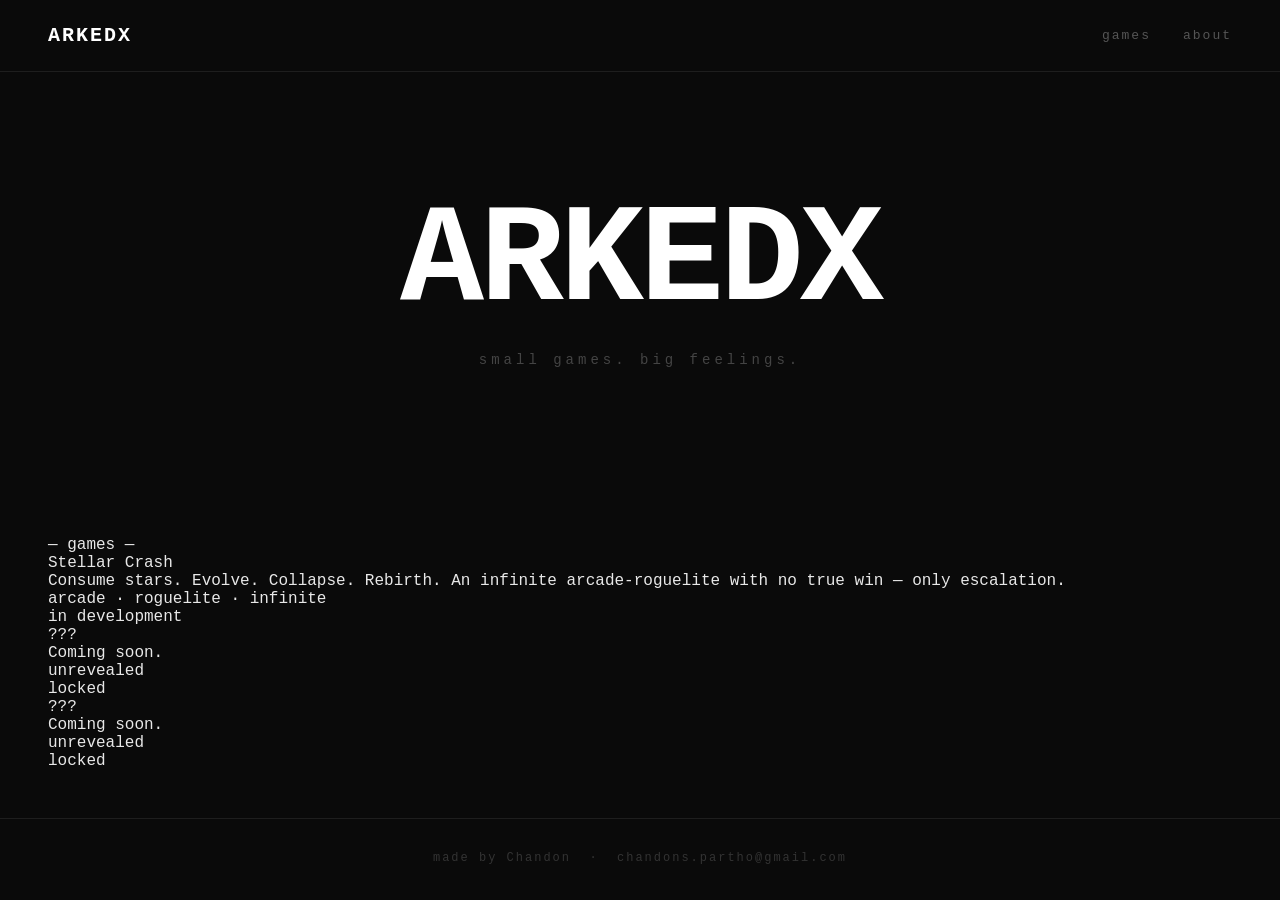
==== index.html @ 812f9c32 "Update index.html" ====
<!DOCTYPE html>
<html lang="en">
<head>
  <meta charset="UTF-8">
  <meta name="viewport" content="width=device-width, initial-scale=1.0">
  <title>ARKEDX</title>
  <link rel="stylesheet" href="style.css">
</head>
<body>

  <header>
    <div class="logo">ARKEDX</div>
    <nav>
      <a href="#games">games</a>
      <a href="#about">about</a>
    </nav>
  </header>

  <main>
    <section id="hero">
      <h1>ARKEDX</h1>
      <p>small games. big feelings.</p>
    </section>

   <section id="games">
  <div class="games-label">— games —</div>
  <div class="games-grid">

    <div class="game-card">
      <div class="game-title">Stellar Crash</div>
      <div class="game-desc">Consume stars. Evolve. Collapse. Rebirth. An infinite arcade-roguelite with no true win — only escalation.</div>
      <div class="game-tag">arcade · roguelite · infinite</div>
      <div class="game-status">in development</div>
    </div>

    <div class="game-card locked">
      <div class="game-title">???</div>
      <div class="game-desc">Coming soon.</div>
      <div class="game-tag">unrevealed</div>
      <div class="game-status">locked</div>
    </div>

    <div class="game-card locked">
      <div class="game-title">???</div>
      <div class="game-desc">Coming soon.</div>
      <div class="game-tag">unrevealed</div>
      <div class="game-status">locked</div>
    </div>

  </div>
</section>
  </main>

  <footer>
    <p>made by Chandon &nbsp;·&nbsp; chandons.partho@gmail.com</p>
  </footer>

</body>
</html>
---- style.css ----
* {
  margin: 0;
  padding: 0;
  box-sizing: border-box;
}

body {
  background: #0a0a0a;
  color: #e8e8e8;
  font-family: 'Courier New', monospace;
  min-height: 100vh;
  display: flex;
  flex-direction: column;
}

/* ── HEADER ── */
header {
  display: flex;
  justify-content: space-between;
  align-items: center;
  padding: 24px 48px;
  border-bottom: 1px solid #1e1e1e;
}

.logo {
  font-size: 20px;
  font-weight: bold;
  letter-spacing: 2px;
  color: #ffffff;
}

nav {
  display: flex;
  gap: 32px;
}

nav a {
  color: #555;
  text-decoration: none;
  font-size: 13px;
  letter-spacing: 2px;
  transition: color 0.2s;
}

nav a:hover {
  color: #ffffff;
}

/* ── HERO ── */
#hero {
  display: flex;
  flex-direction: column;
  align-items: center;
  justify-content: center;
  padding: 120px 48px;
  text-align: center;
}

#hero h1 {
  font-size: clamp(64px, 12vw, 140px);
  font-weight: bold;
  letter-spacing: -4px;
  color: #ffffff;
  line-height: 1;
  margin-bottom: 20px;
}

#hero p {
  font-size: 14px;
  color: #444;
  letter-spacing: 4px;
  text-transform: lowercase;
}

/* ── GAMES ── */
#games {
  padding: 48px;
  flex: 1;
}

/* ── FOOTER ── */
footer {
  padding: 32px 48px;
  border-top: 1px solid #1e1e1e;
  text-align: center;
  font-size: 12px;
  color: #333;
  letter-spacing: 2px;
}
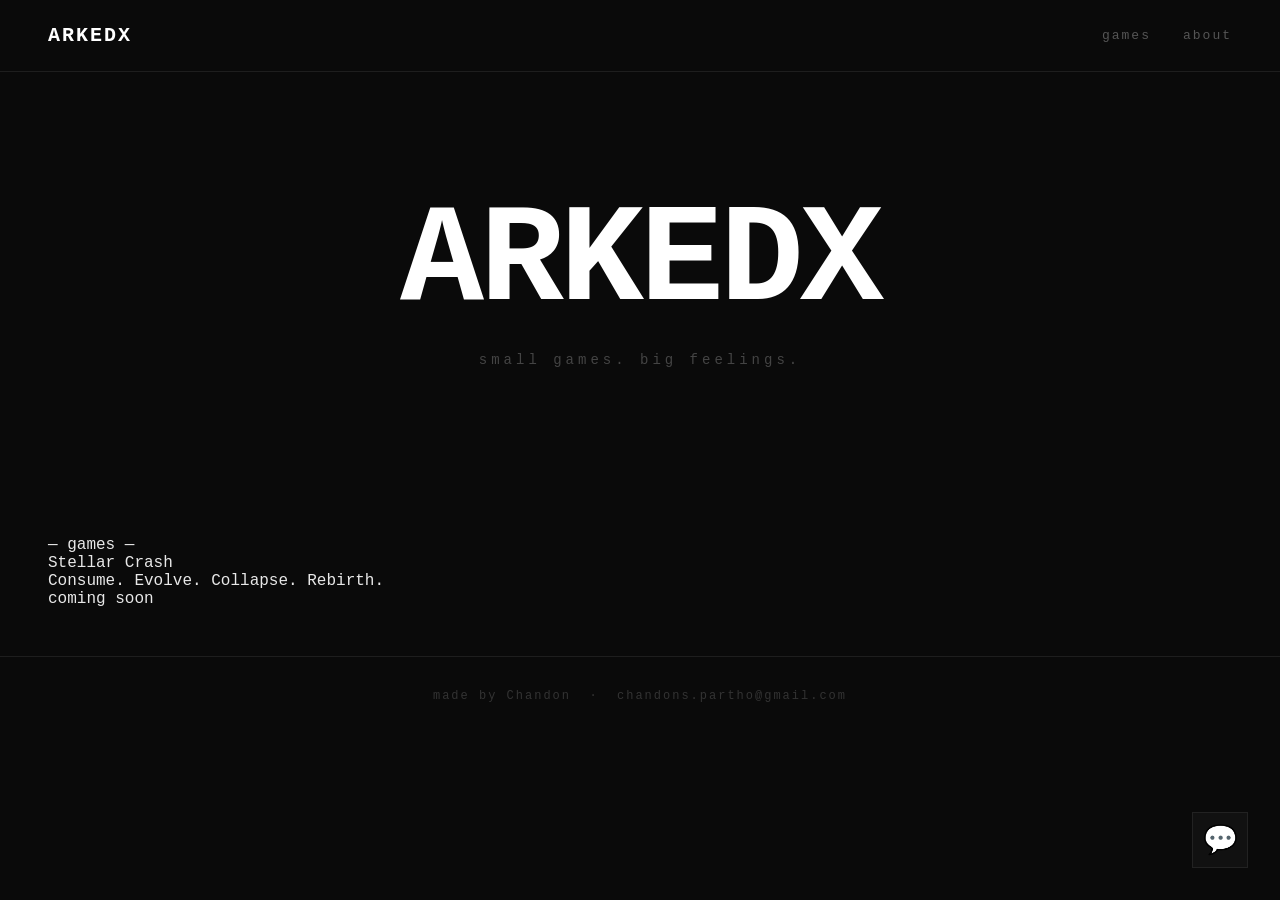
==== commit cc6f33b3: "Update index.html" ====
--- a/index.html
+++ b/index.html
@@ -28,24 +28,9 @@
 
     <div class="game-card">
       <div class="game-title">Stellar Crash</div>
-      <div class="game-desc">Consume stars. Evolve. Collapse. Rebirth. An infinite arcade-roguelite with no true win — only escalation.</div>
-      <div class="game-tag">arcade · roguelite · infinite</div>
-      <div class="game-status">in development</div>
-    </div>
-
-    <div class="game-card locked">
-      <div class="game-title">???</div>
-      <div class="game-desc">Coming soon.</div>
-      <div class="game-tag">unrevealed</div>
-      <div class="game-status">locked</div>
-    </div>
-
-    <div class="game-card locked">
-      <div class="game-title">???</div>
-      <div class="game-desc">Coming soon.</div>
-      <div class="game-tag">unrevealed</div>
-      <div class="game-status">locked</div>
-    </div>
+      <div class="game-desc">Consume. Evolve. Collapse. Rebirth.</div>
+       <div class="game-tag">coming soon</div>
+  
 
   </div>
 </section>
@@ -54,6 +39,23 @@
   <footer>
     <p>made by Chandon &nbsp;·&nbsp; chandons.partho@gmail.com</p>
   </footer>
+<!-- Chatbot -->
+<div id="chat-icon" onclick="toggleChat()">💬</div>
 
+<div id="chat-window">
+  <div id="chat-header">
+    <span>ArkEdx Assistant</span>
+    <span onclick="toggleChat()" id="chat-close">✕</span>
+  </div>
+  <div id="chat-messages">
+    <div class="bot-msg">Hey 👾 Ask me anything about ArkEdx or the games.</div>
+  </div>
+  <div id="chat-input-row">
+    <input type="text" id="chat-input" placeholder="type something..."/>
+    <button onclick="sendMsg()">→</button>
+  </div>
+</div>
+
+<script src="script.js"></script>
 </body>
 </html>
--- a/style.css
+++ b/style.css
@@ -86,4 +86,101 @@
   font-size: 12px;
   color: #333;
   letter-spacing: 2px;
-}+}
+/* ── CHAT ── */
+#chat-icon {
+  position: fixed;
+  bottom: 32px;
+  right: 32px;
+  font-size: 28px;
+  cursor: pointer;
+  z-index: 999;
+  background: #111;
+  border: 1px solid #222;
+  width: 56px;
+  height: 56px;
+  display: flex;
+  align-items: center;
+  justify-content: center;
+  transition: border-color 0.2s;
+}
+
+#chat-icon:hover { border-color: #555; }
+
+#chat-window {
+  display: none;
+  flex-direction: column;
+  position: fixed;
+  bottom: 100px;
+  right: 32px;
+  width: 300px;
+  height: 400px;
+  background: #0f0f0f;
+  border: 1px solid #1e1e1e;
+  z-index: 998;
+}
+
+#chat-header {
+  padding: 16px 20px;
+  border-bottom: 1px solid #1e1e1e;
+  display: flex;
+  justify-content: space-between;
+  font-size: 12px;
+  letter-spacing: 2px;
+  color: #555;
+}
+
+#chat-close { cursor: pointer; }
+#chat-close:hover { color: #fff; }
+
+#chat-messages {
+  flex: 1;
+  overflow-y: auto;
+  padding: 20px;
+  display: flex;
+  flex-direction: column;
+  gap: 12px;
+}
+
+.bot-msg {
+  font-size: 13px;
+  color: #888;
+  line-height: 1.6;
+}
+
+.user-msg {
+  font-size: 13px;
+  color: #fff;
+  text-align: right;
+}
+
+#chat-input-row {
+  display: flex;
+  border-top: 1px solid #1e1e1e;
+}
+
+#chat-input {
+  flex: 1;
+  background: transparent;
+  border: none;
+  padding: 14px 16px;
+  color: #fff;
+  font-family: 'Courier New', monospace;
+  font-size: 12px;
+  outline: none;
+}
+
+#chat-input::placeholder { color: #333; }
+
+#chat-input-row button {
+  background: transparent;
+  border: none;
+  border-left: 1px solid #1e1e1e;
+  color: #555;
+  padding: 0 20px;
+  cursor: pointer;
+  font-size: 18px;
+  transition: color 0.2s;
+}
+
+#chat-input-row button:hover { color: #fff; }
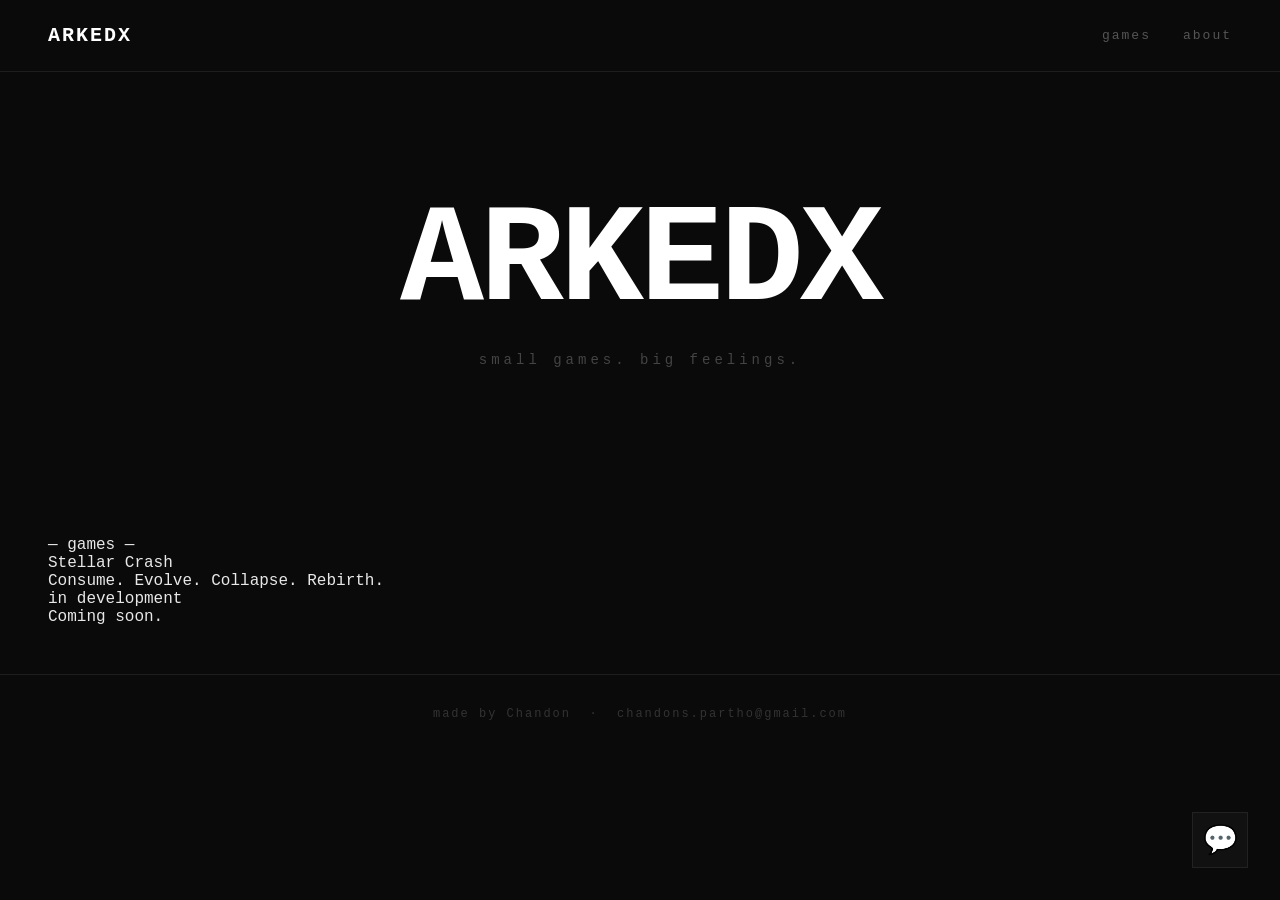
==== commit 0bd382f9: "Update index.html" ====
--- a/index.html
+++ b/index.html
@@ -28,9 +28,13 @@
 
     <div class="game-card">
       <div class="game-title">Stellar Crash</div>
-      <div class="game-desc">Consume. Evolve. Collapse. Rebirth.</div>
-       <div class="game-tag">coming soon</div>
-  
+      <div class="game-desc">Consume. Evolve. Collapse. Rebirth.
+      <div class="game-status">in development</div>
+    </div>
+
+    <div class="game-card locked">
+      <div class="game-desc">Coming soon.</div>
+    </div>
 
   </div>
 </section>
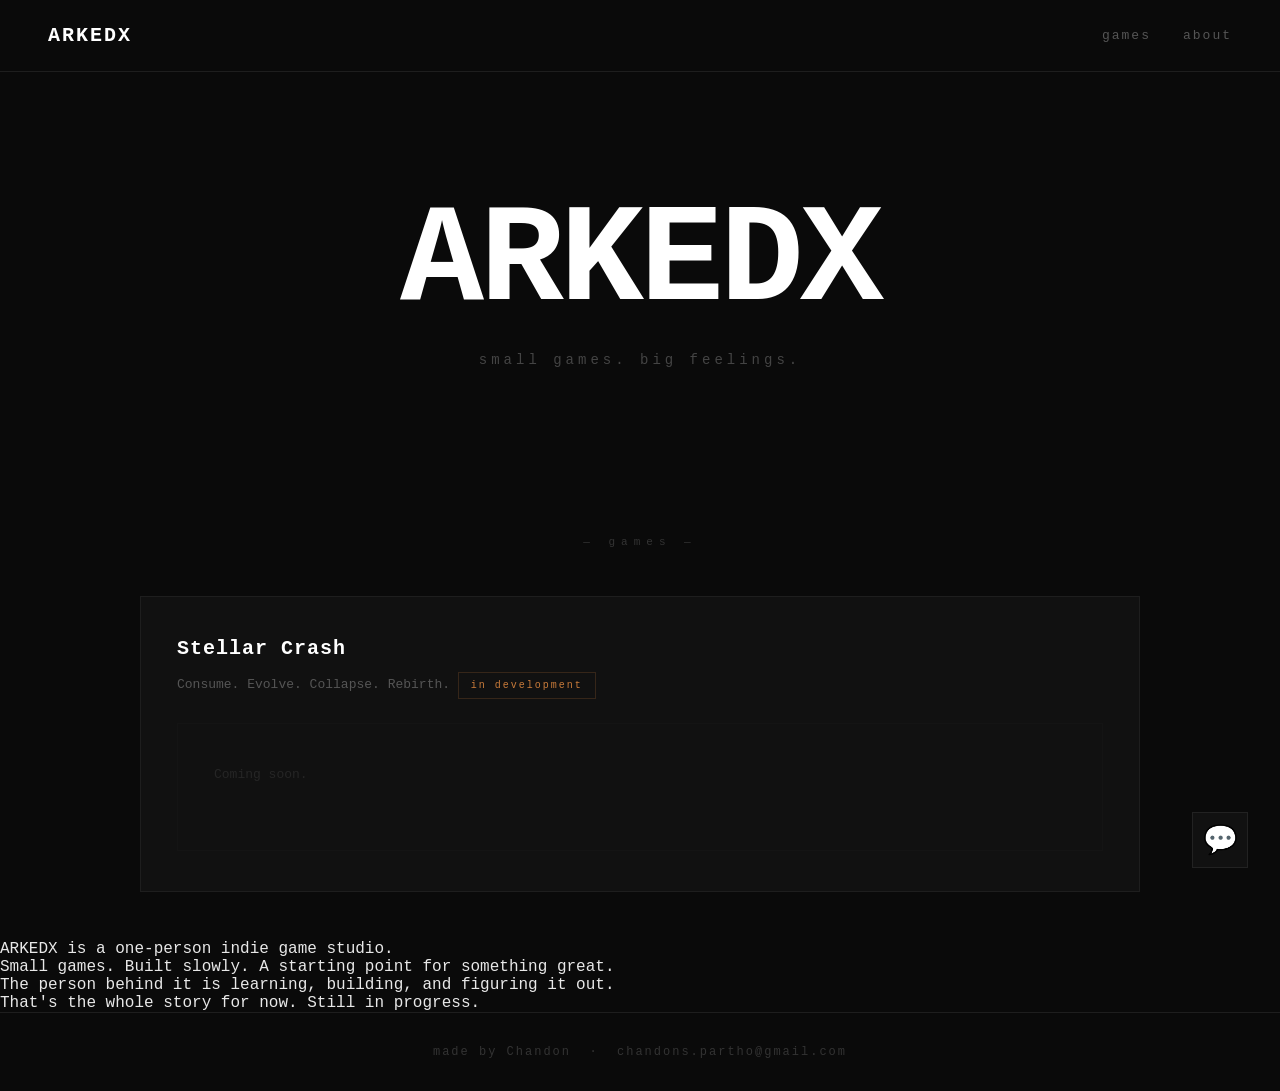
==== commit 65ff2f8c: "Update index.html" ====
--- a/index.html
+++ b/index.html
@@ -39,7 +39,14 @@
   </div>
 </section>
   </main>
-
+<section id="about">
+  <div class="about-text">
+    <p>ARKEDX is a one-person indie game studio.</p>
+    <p>Small games. Built slowly. A starting point for something great.</p>
+    <p>The person behind it is learning, building, and figuring it out.</p>
+    <p>That's the whole story for now. Still in progress.</p>
+  </div>
+</section>
   <footer>
     <p>made by Chandon &nbsp;·&nbsp; chandons.partho@gmail.com</p>
   </footer>
--- a/style.css
+++ b/style.css
@@ -182,5 +182,74 @@
   font-size: 18px;
   transition: color 0.2s;
 }
-
+/* ── GAMES SECTION ── */
+.games-label {
+  text-align: center;
+  font-size: 11px;
+  letter-spacing: 6px;
+  color: #333;
+  margin-bottom: 48px;
+}
+
+.games-grid {
+  display: grid;
+  grid-template-columns: repeat(auto-fit, minmax(280px, 1fr));
+  gap: 2px;
+  max-width: 1000px;
+  margin: 0 auto;
+}
+
+.game-card {
+  background: #111;
+  border: 1px solid #1e1e1e;
+  padding: 40px 36px;
+  cursor: pointer;
+  transition: background 0.2s, border-color 0.2s;
+}
+
+.game-card:hover {
+  background: #161616;
+  border-color: #333;
+}
+
+.game-card.locked {
+  opacity: 0.3;
+  cursor: default;
+}
+
+.game-title {
+  font-size: 20px;
+  font-weight: bold;
+  color: #ffffff;
+  margin-bottom: 12px;
+  letter-spacing: 1px;
+}
+
+.game-desc {
+  font-size: 13px;
+  color: #555;
+  line-height: 1.7;
+  margin-bottom: 24px;
+}
+
+.game-tag {
+  font-size: 10px;
+  letter-spacing: 3px;
+  color: #333;
+  margin-bottom: 20px;
+}
+
+.game-status {
+  font-size: 10px;
+  letter-spacing: 2px;
+  color: #c97b3a;
+  border: 1px solid #c97b3a33;
+  display: inline-block;
+  padding: 4px 12px;
+}
+
+.game-card.locked .game-status {
+  color: #333;
+  border-color: #222;
+}
 #chat-input-row button:hover { color: #fff; }
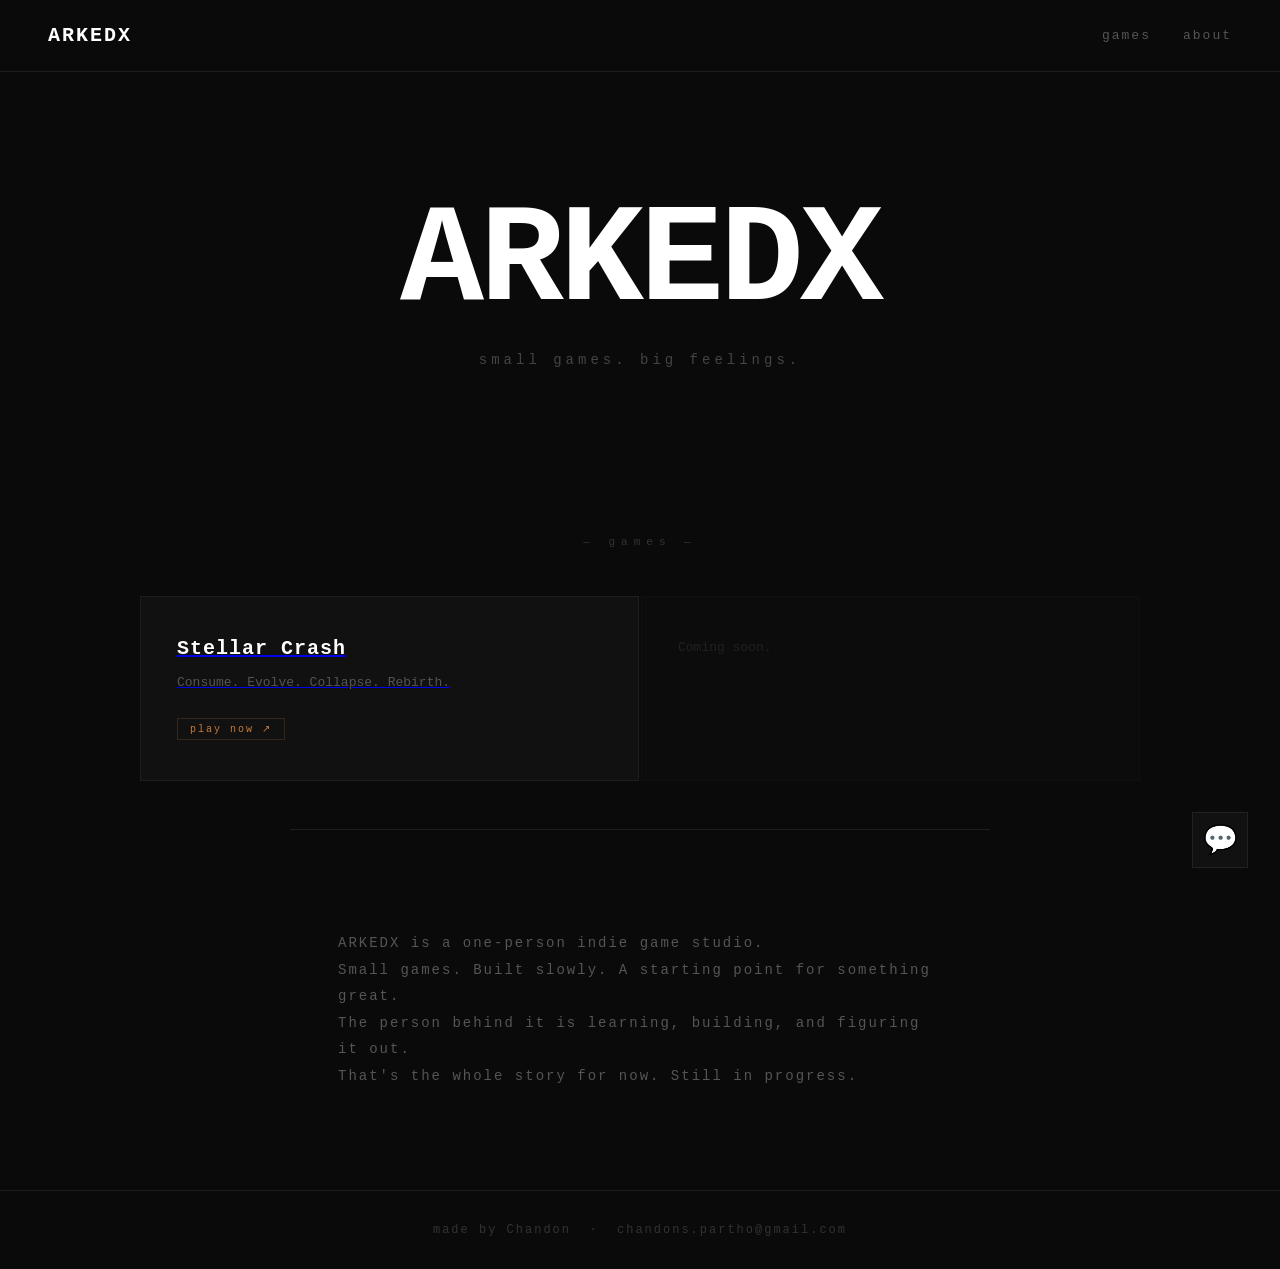
==== commit 1f9d3952: "Update index.html" ====
--- a/index.html
+++ b/index.html
@@ -26,11 +26,11 @@
   <div class="games-label">— games —</div>
   <div class="games-grid">
 
-    <div class="game-card">
-      <div class="game-title">Stellar Crash</div>
-      <div class="game-desc">Consume. Evolve. Collapse. Rebirth.
-      <div class="game-status">in development</div>
-    </div>
+    <a href="https://chandonspartho.github.io/stellar-crash/" target="_blank" class="game-card">
+  <div class="game-title">Stellar Crash</div>
+  <div class="game-desc">Consume. Evolve. Collapse. Rebirth.</div>
+  <div class="game-status">play now ↗</div>
+ </a>
 
     <div class="game-card locked">
       <div class="game-desc">Coming soon.</div>
--- a/style.css
+++ b/style.css
@@ -253,3 +253,18 @@
   border-color: #222;
 }
 #chat-input-row button:hover { color: #fff; }
+/* ── ABOUT ── */
+#about {
+  padding: 100px 48px;
+  border-top: 1px solid #1e1e1e;
+  max-width: 700px;
+  margin: 0 auto;
+  text-align: left;
+}
+
+#about p {
+  font-size: 14px;
+  color: #555;
+  line-height: 1.9;
+  letter-spacing: 2px;
+}
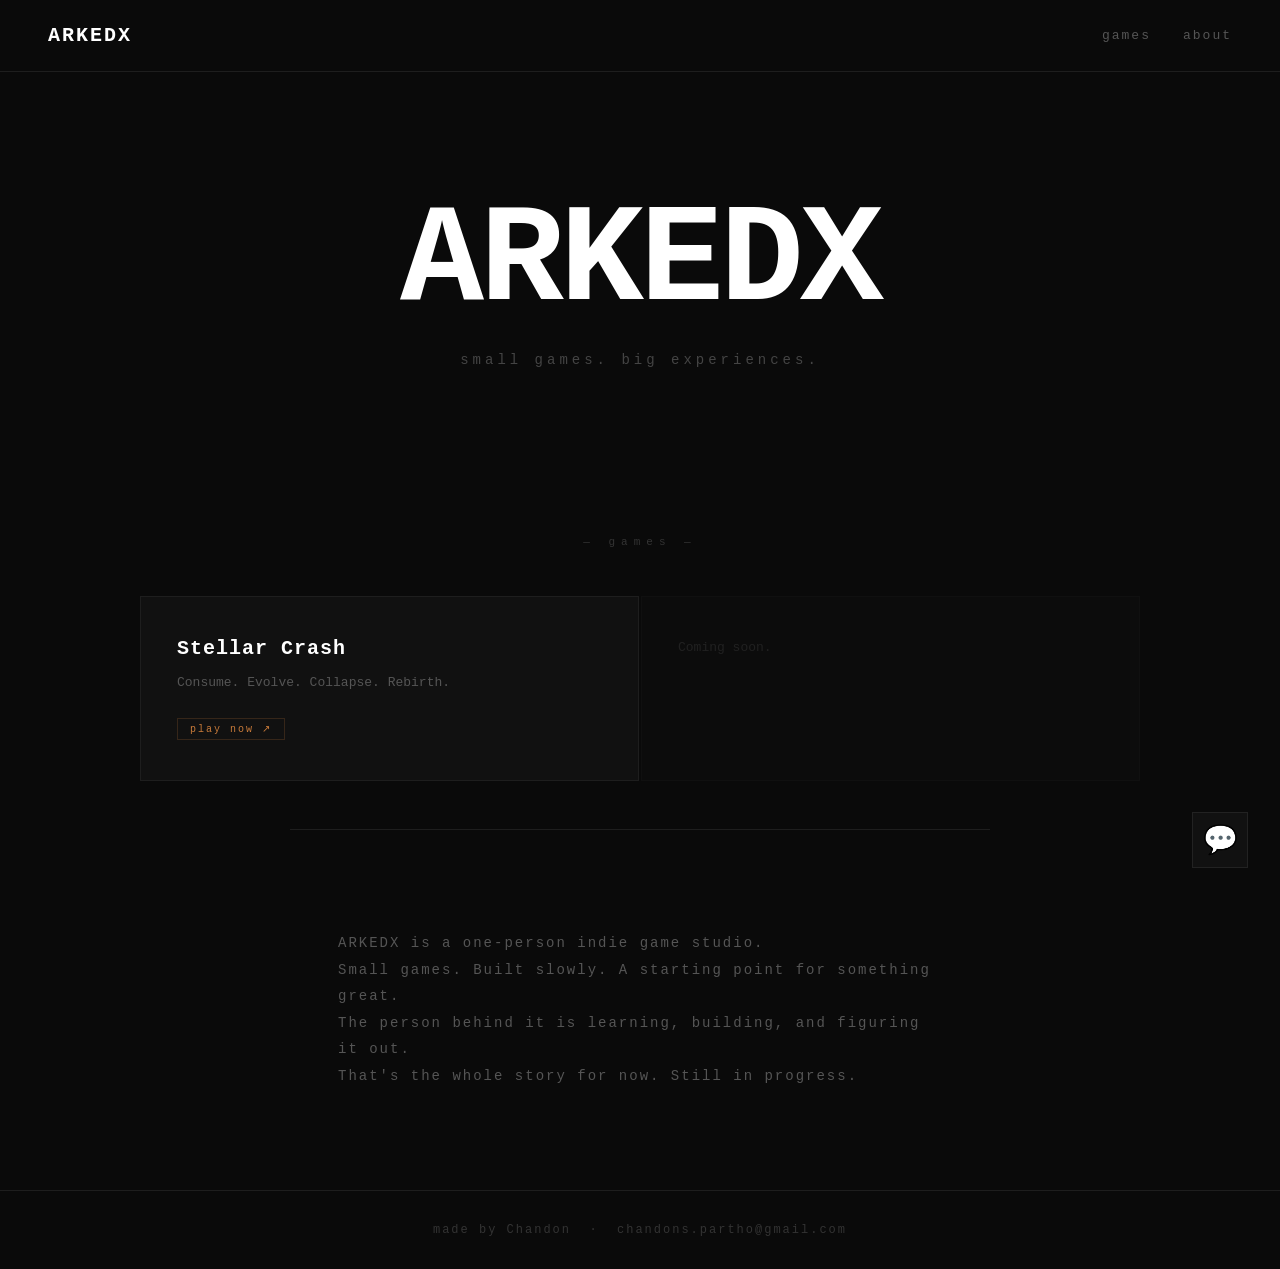
==== commit c2347100: "Update index.html" ====
--- a/index.html
+++ b/index.html
@@ -19,7 +19,7 @@
   <main>
     <section id="hero">
       <h1>ARKEDX</h1>
-      <p>small games. big feelings.</p>
+      <p>small games. big experiences.</p>
     </section>
 
    <section id="games">
--- a/style.css
+++ b/style.css
@@ -268,3 +268,8 @@
   line-height: 1.9;
   letter-spacing: 2px;
 }
+a.game-card {
+  display: block;
+  text-decoration: none;
+  color: inherit;
+}
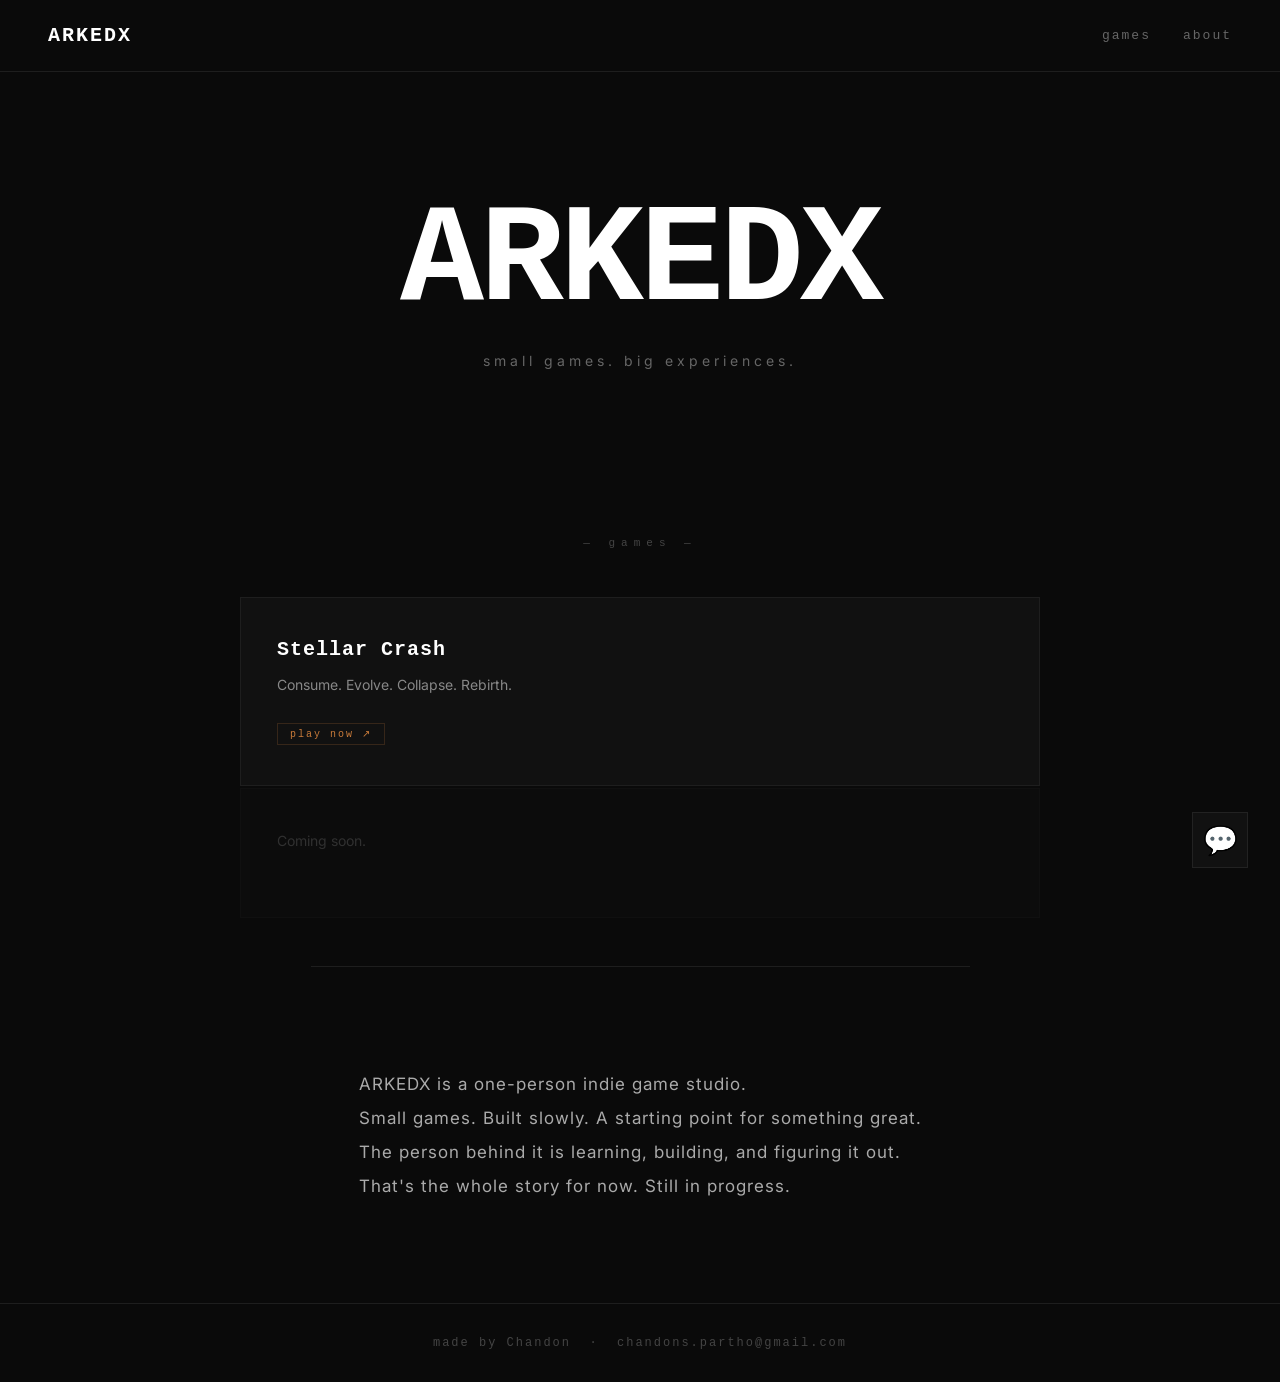
==== commit ff5b1f03: "Update index.html" ====
--- a/index.html
+++ b/index.html
@@ -1,6 +1,7 @@
 <!DOCTYPE html>
 <html lang="en">
 <head>
+  <link href="https://fonts.googleapis.com/css2?family=Inter:wght@300;400;600&display=swap" rel="stylesheet">
   <meta charset="UTF-8">
   <meta name="viewport" content="width=device-width, initial-scale=1.0">
   <title>ARKEDX</title>
--- a/style.css
+++ b/style.css
@@ -7,7 +7,7 @@
 body {
   background: #0a0a0a;
   color: #e8e8e8;
-  font-family: 'Courier New', monospace;
+  font-family: 'Inter', sans-serif;
   min-height: 100vh;
   display: flex;
   flex-direction: column;
@@ -27,6 +27,7 @@
   font-weight: bold;
   letter-spacing: 2px;
   color: #ffffff;
+  font-family: 'Courier New', monospace;
 }
 
 nav {
@@ -35,11 +36,12 @@
 }
 
 nav a {
-  color: #555;
+  color: #666;
   text-decoration: none;
   font-size: 13px;
   letter-spacing: 2px;
   transition: color 0.2s;
+  font-family: 'Courier New', monospace;
 }
 
 nav a:hover {
@@ -63,11 +65,12 @@
   color: #ffffff;
   line-height: 1;
   margin-bottom: 20px;
+  font-family: 'Courier New', monospace;
 }
 
 #hero p {
   font-size: 14px;
-  color: #444;
+  color: #666;
   letter-spacing: 4px;
   text-transform: lowercase;
 }
@@ -84,9 +87,11 @@
   border-top: 1px solid #1e1e1e;
   text-align: center;
   font-size: 12px;
-  color: #333;
-  letter-spacing: 2px;
-}
+  color: #444;
+  letter-spacing: 2px;
+  font-family: 'Courier New', monospace;
+}
+
 /* ── CHAT ── */
 #chat-icon {
   position: fixed;
@@ -127,7 +132,8 @@
   justify-content: space-between;
   font-size: 12px;
   letter-spacing: 2px;
-  color: #555;
+  color: #666;
+  font-family: 'Courier New', monospace;
 }
 
 #chat-close { cursor: pointer; }
@@ -144,7 +150,7 @@
 
 .bot-msg {
   font-size: 13px;
-  color: #888;
+  color: #aaa;
   line-height: 1.6;
 }
 
@@ -170,32 +176,36 @@
   outline: none;
 }
 
-#chat-input::placeholder { color: #333; }
+#chat-input::placeholder { color: #444; }
 
 #chat-input-row button {
   background: transparent;
   border: none;
   border-left: 1px solid #1e1e1e;
-  color: #555;
+  color: #666;
   padding: 0 20px;
   cursor: pointer;
   font-size: 18px;
   transition: color 0.2s;
 }
+
+#chat-input-row button:hover { color: #fff; }
+
 /* ── GAMES SECTION ── */
 .games-label {
   text-align: center;
   font-size: 11px;
   letter-spacing: 6px;
-  color: #333;
+  color: #444;
   margin-bottom: 48px;
+  font-family: 'Courier New', monospace;
 }
 
 .games-grid {
   display: grid;
-  grid-template-columns: repeat(auto-fit, minmax(280px, 1fr));
+  grid-template-columns: 1fr;
+  max-width: 800px;
   gap: 2px;
-  max-width: 1000px;
   margin: 0 auto;
 }
 
@@ -219,15 +229,16 @@
 
 .game-title {
   font-size: 20px;
-  font-weight: bold;
+  font-weight: 600;
   color: #ffffff;
   margin-bottom: 12px;
   letter-spacing: 1px;
+  font-family: 'Courier New', monospace;
 }
 
 .game-desc {
-  font-size: 13px;
-  color: #555;
+  font-size: 14px;
+  color: #888;
   line-height: 1.7;
   margin-bottom: 24px;
 }
@@ -235,8 +246,9 @@
 .game-tag {
   font-size: 10px;
   letter-spacing: 3px;
-  color: #333;
+  color: #666;
   margin-bottom: 20px;
+  font-family: 'Courier New', monospace;
 }
 
 .game-status {
@@ -246,13 +258,14 @@
   border: 1px solid #c97b3a33;
   display: inline-block;
   padding: 4px 12px;
+  font-family: 'Courier New', monospace;
 }
 
 .game-card.locked .game-status {
-  color: #333;
+  color: #444;
   border-color: #222;
 }
-#chat-input-row button:hover { color: #fff; }
+
 /* ── ABOUT ── */
 #about {
   padding: 100px 48px;
@@ -263,11 +276,12 @@
 }
 
 #about p {
-  font-size: 14px;
-  color: #555;
-  line-height: 1.9;
-  letter-spacing: 2px;
-}
+  font-size: 17px;
+  color: #aaaaaa;
+  line-height: 2;
+  letter-spacing: 1px;
+}
+
 a.game-card {
   display: block;
   text-decoration: none;
